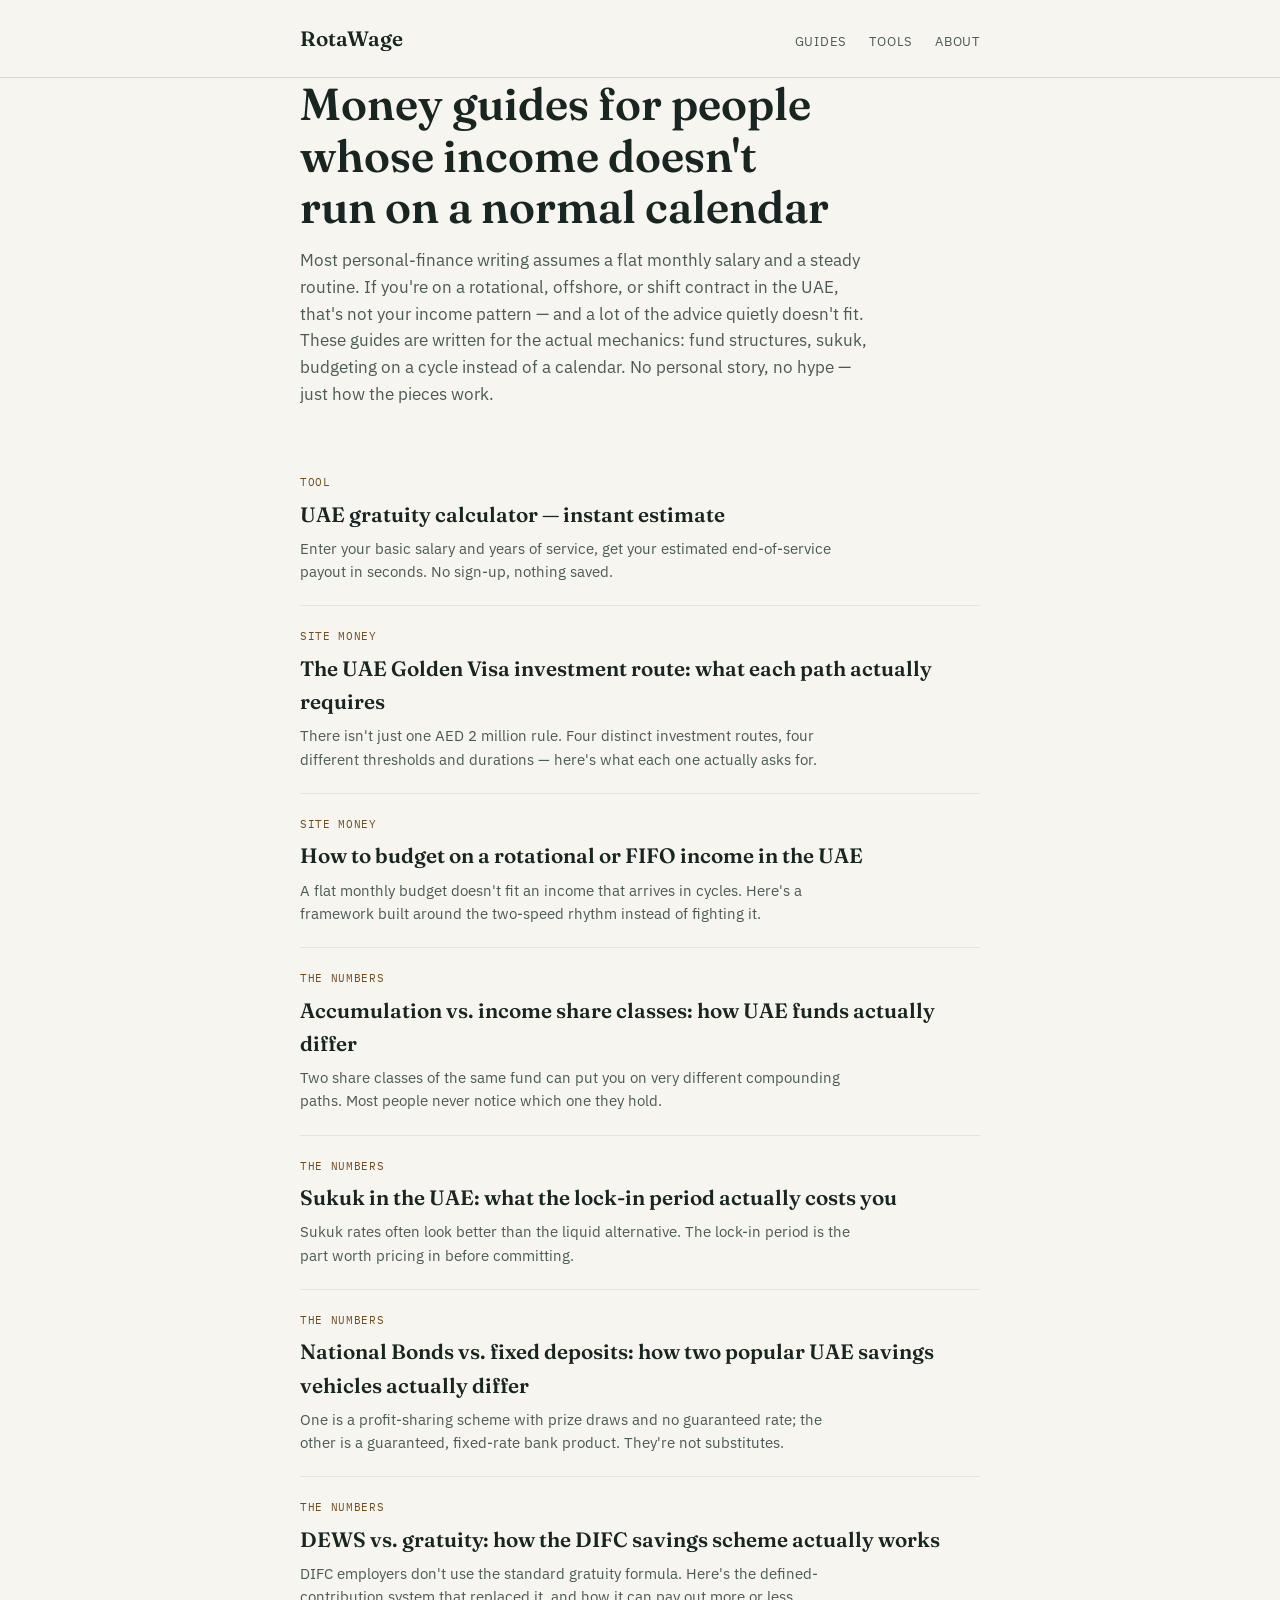
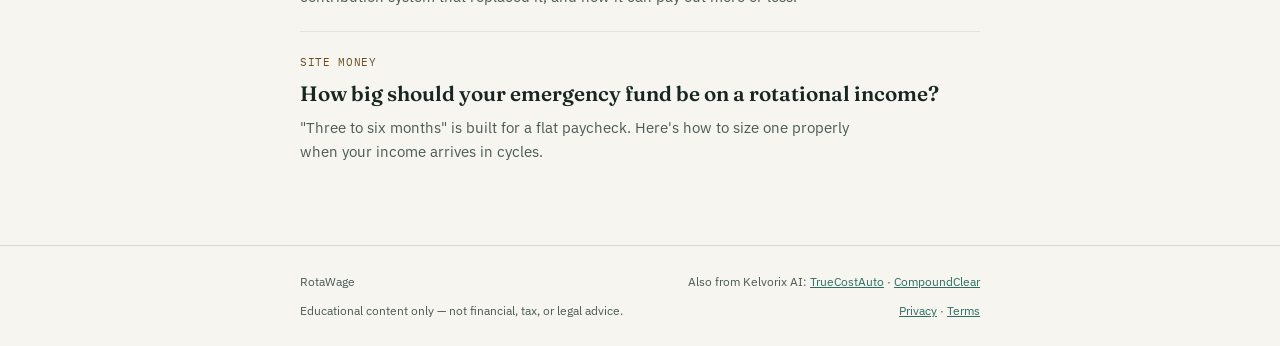
==== index.html @ a71e807e "Update index.html" ====
<!doctype html>
<html lang="en">
<head>
<script async src="https://pagead2.googlesyndication.com/pagead/js/adsbygoogle.js?client=ca-pub-6051499531677717" crossorigin="anonymous"></script>
<meta charset="utf-8">
<meta name="viewport" content="width=device-width, initial-scale=1">
<title>RotaWage — money guides for rotational and shift workers in the UAE</title>
<meta name="description" content="Plain-English guides on budgeting, funds, and sukuk for people working rotational or shift contracts in the UAE — no hype, no personal story, just the mechanics.">
<link rel="canonical" href="https://kelvorixai.github.io/">
<meta property="og:title" content="RotaWage — money guides for rotational and shift workers in the UAE">
<meta property="og:description" content="Plain-English guides on budgeting, funds, and sukuk for people working rotational or shift contracts in the UAE.">
<meta property="og:type" content="website">
<link rel="preconnect" href="https://fonts.googleapis.com">
<link rel="preconnect" href="https://fonts.gstatic.com" crossorigin>
<link href="https://fonts.googleapis.com/css2?family=Fraunces:opsz,wght@9..144,500;9..144,600&family=IBM+Plex+Sans:wght@400;500;600&family=IBM+Plex+Mono:wght@400;500&display=swap" rel="stylesheet">
<link rel="stylesheet" href="style.css">
</head>
<body>

<header class="site">
  <div class="wrap">
    <a class="brand" href="/">RotaWage</a>
    <nav class="site">
      <a href="/">Guides</a>
      <a href="/tools/">Tools</a>
      <a href="/about.html">About</a>
    </nav>
  </div>
</header>

<main class="wrap">
  <div class="hero">
    <h1>Money guides for people whose income doesn't run on a normal calendar</h1>
    <p>Most personal-finance writing assumes a flat monthly salary and a steady routine. If you're on a rotational, offshore, or shift contract in the UAE, that's not your income pattern — and a lot of the advice quietly doesn't fit. These guides are written for the actual mechanics: fund structures, sukuk, budgeting on a cycle instead of a calendar. No personal story, no hype — just how the pieces work.</p>
  </div>

  <div class="post-list">

    <div class="post-card">
      <span class="tag">Tool</span>
      <a class="title" href="/tools/gratuity-calculator.html">UAE gratuity calculator — instant estimate</a>
      <p>Enter your basic salary and years of service, get your estimated end-of-service payout in seconds. No sign-up, nothing saved.</p>
    </div>

    <div class="post-card">
      <span class="tag">Site Money</span>
      <a class="title" href="/articles/golden-visa-investment-route-uae.html">The UAE Golden Visa investment route: what each path actually requires</a>
      <p>There isn't just one AED 2 million rule. Four distinct investment routes, four different thresholds and durations — here's what each one actually asks for.</p>
    </div>

    <div class="post-card">
      <span class="tag">Site Money</span>
      <a class="title" href="/articles/budgeting-rotational-income-uae.html">How to budget on a rotational or FIFO income in the UAE</a>
      <p>A flat monthly budget doesn't fit an income that arrives in cycles. Here's a framework built around the two-speed rhythm instead of fighting it.</p>
    </div>

    <div class="post-card">
      <span class="tag">The Numbers</span>
      <a class="title" href="/articles/accumulation-vs-income-funds-uae.html">Accumulation vs. income share classes: how UAE funds actually differ</a>
      <p>Two share classes of the same fund can put you on very different compounding paths. Most people never notice which one they hold.</p>
    </div>

    <div class="post-card">
      <span class="tag">The Numbers</span>
      <a class="title" href="/articles/sukuk-uae-explained.html">Sukuk in the UAE: what the lock-in period actually costs you</a>
      <p>Sukuk rates often look better than the liquid alternative. The lock-in period is the part worth pricing in before committing.</p>
    </div>

    <div class="post-card">
      <span class="tag">The Numbers</span>
      <a class="title" href="/articles/national-bonds-vs-fixed-deposits-uae.html">National Bonds vs. fixed deposits: how two popular UAE savings vehicles actually differ</a>
      <p>One is a profit-sharing scheme with prize draws and no guaranteed rate; the other is a guaranteed, fixed-rate bank product. They're not substitutes.</p>
    </div>

    <div class="post-card">
      <span class="tag">The Numbers</span>
      <a class="title" href="/articles/dews-vs-gratuity-uae.html">DEWS vs. gratuity: how the DIFC savings scheme actually works</a>
      <p>DIFC employers don't use the standard gratuity formula. Here's the defined-contribution system that replaced it, and how it can pay out more or less.</p>
    </div>

    <div class="post-card">
      <span class="tag">Site Money</span>
      <a class="title" href="/articles/emergency-fund-rotational-income.html">How big should your emergency fund be on a rotational income?</a>
      <p>"Three to six months" is built for a flat paycheck. Here's how to size one properly when your income arrives in cycles.</p>
    </div>

  </div>
</main>

<footer class="site">
  <div class="wrap">
    <span>RotaWage</span>
    <span>Also from Kelvorix AI: <a href="https://kelvorixai.github.io/truecostauto/">TrueCostAuto</a> · <a href="https://kelvorixai.github.io/compound-clear/">CompoundClear</a></span>
    <span>Educational content only — not financial, tax, or legal advice.</span>
    <span><a href="/privacy.html">Privacy</a> · <a href="/terms.html">Terms</a></span>
  </div>
</footer>

</body>
</html>
---- style.css ----
:root{
  --ink:#182521;
  --ink-soft:#4a5a54;
  --paper:#f6f5f0;
  --paper-raised:#ececE3;
  --brass:#8a5f26;
  --brass-strong:#6e4c1e;
  --teal:#1f5c52;
  --teal-soft:#2f6e63;
  --line:#d6d9cd;
  --line-soft:#e3e5db;
}
@media (prefers-color-scheme: dark){
  :root{
    --ink:#e7ece5;
    --ink-soft:#aab6ad;
    --paper:#111815;
    --paper-raised:#182420;
    --brass:#d3a35f;
    --brass-strong:#e3b872;
    --teal:#5fac9c;
    --teal-soft:#4a8f81;
    --line:#2c3733;
    --line-soft:#232e2a;
  }
}
*{box-sizing:border-box;}
html{ text-size-adjust:100%; }
body{
  margin:0;
  background:var(--paper);
  color:var(--ink);
  font-family:"IBM Plex Sans", ui-sans-serif, system-ui, sans-serif;
  line-height:1.6;
}
a{ color:var(--teal-soft); }
h1,h2,h3{ font-family:"Fraunces", Georgia, serif; font-weight:600; text-wrap:balance; line-height:1.15; }
.wrap{ max-width:720px; margin:0 auto; padding:0 20px; }

header.site{ border-bottom:1px solid var(--line); padding-block:22px; }
header.site .wrap{ display:flex; align-items:baseline; justify-content:space-between; flex-wrap:wrap; gap:10px; }
.brand{ font-family:"Fraunces", serif; font-weight:600; font-size:1.3rem; text-decoration:none; color:var(--ink); }
nav.site a{ font-size:13px; text-transform:uppercase; letter-spacing:.06em; color:var(--ink-soft); text-decoration:none; margin-left:18px; }
nav.site a:hover{ color:var(--teal-soft); }

main{ padding-block:48px; }

.hero h1{ font-size:clamp(2rem,5vw,2.8rem); margin:0 0 14px; }
.hero p{ color:var(--ink-soft); max-width:58ch; font-size:1.05rem; margin:0; }

.post-list{ margin-top:44px; display:flex; flex-direction:column; }
.post-card{ padding-block:22px; border-top:1px solid var(--line-soft); display:flex; flex-direction:column; gap:6px; }
.post-card:first-child{ border-top:none; }
.post-card .tag{ font-family:"IBM Plex Mono", monospace; font-size:11px; text-transform:uppercase; letter-spacing:.06em; color:var(--brass-strong); }
.post-card a.title{ font-family:"Fraunces", serif; font-size:1.3rem; font-weight:600; color:var(--ink); text-decoration:none; }
.post-card a.title:hover{ color:var(--teal-soft); }
.post-card p{ margin:0; color:var(--ink-soft); font-size:14.5px; max-width:62ch; }

article.post header.meta{ margin-bottom:8px; }
article.post .tag{ font-family:"IBM Plex Mono", monospace; font-size:11px; text-transform:uppercase; letter-spacing:.06em; color:var(--brass-strong); }
article.post h1{ font-size:clamp(1.8rem,4.5vw,2.5rem); margin:10px 0 8px; }
article.post .dek{ color:var(--ink-soft); font-size:1.05rem; max-width:60ch; margin:0 0 34px; }
article.post .content{ max-width:68ch; font-size:16px; }
article.post .content h2{ font-size:1.3rem; margin:36px 0 12px; }
article.post .content p{ margin:0 0 18px; }
article.post .content ul,article.post .content ol{ margin:0 0 18px; padding-left:22px; }
article.post .content li{ margin-bottom:8px; }
article.post .content table{ width:100%; border-collapse:collapse; margin:0 0 24px; font-size:14.5px; }
article.post .content th{ text-align:left; font-size:11px; text-transform:uppercase; letter-spacing:.05em; color:var(--ink-soft); font-weight:500; padding:0 12px 8px 0; border-bottom:1px solid var(--line); }
article.post .content td{ padding:10px 12px 10px 0; border-bottom:1px solid var(--line-soft); vertical-align:top; }

.disclaimer{ margin-top:40px; padding:16px 18px; background:var(--paper-raised); border-left:3px solid var(--brass); font-size:13px; color:var(--ink-soft); }

footer.site{ border-top:1px solid var(--line); margin-top:60px; padding-block:26px; }
footer.site .wrap{ display:flex; justify-content:space-between; flex-wrap:wrap; gap:10px; font-size:12px; color:var(--ink-soft); }

@media (max-width:480px){
  nav.site a{ margin-left:12px; }
}
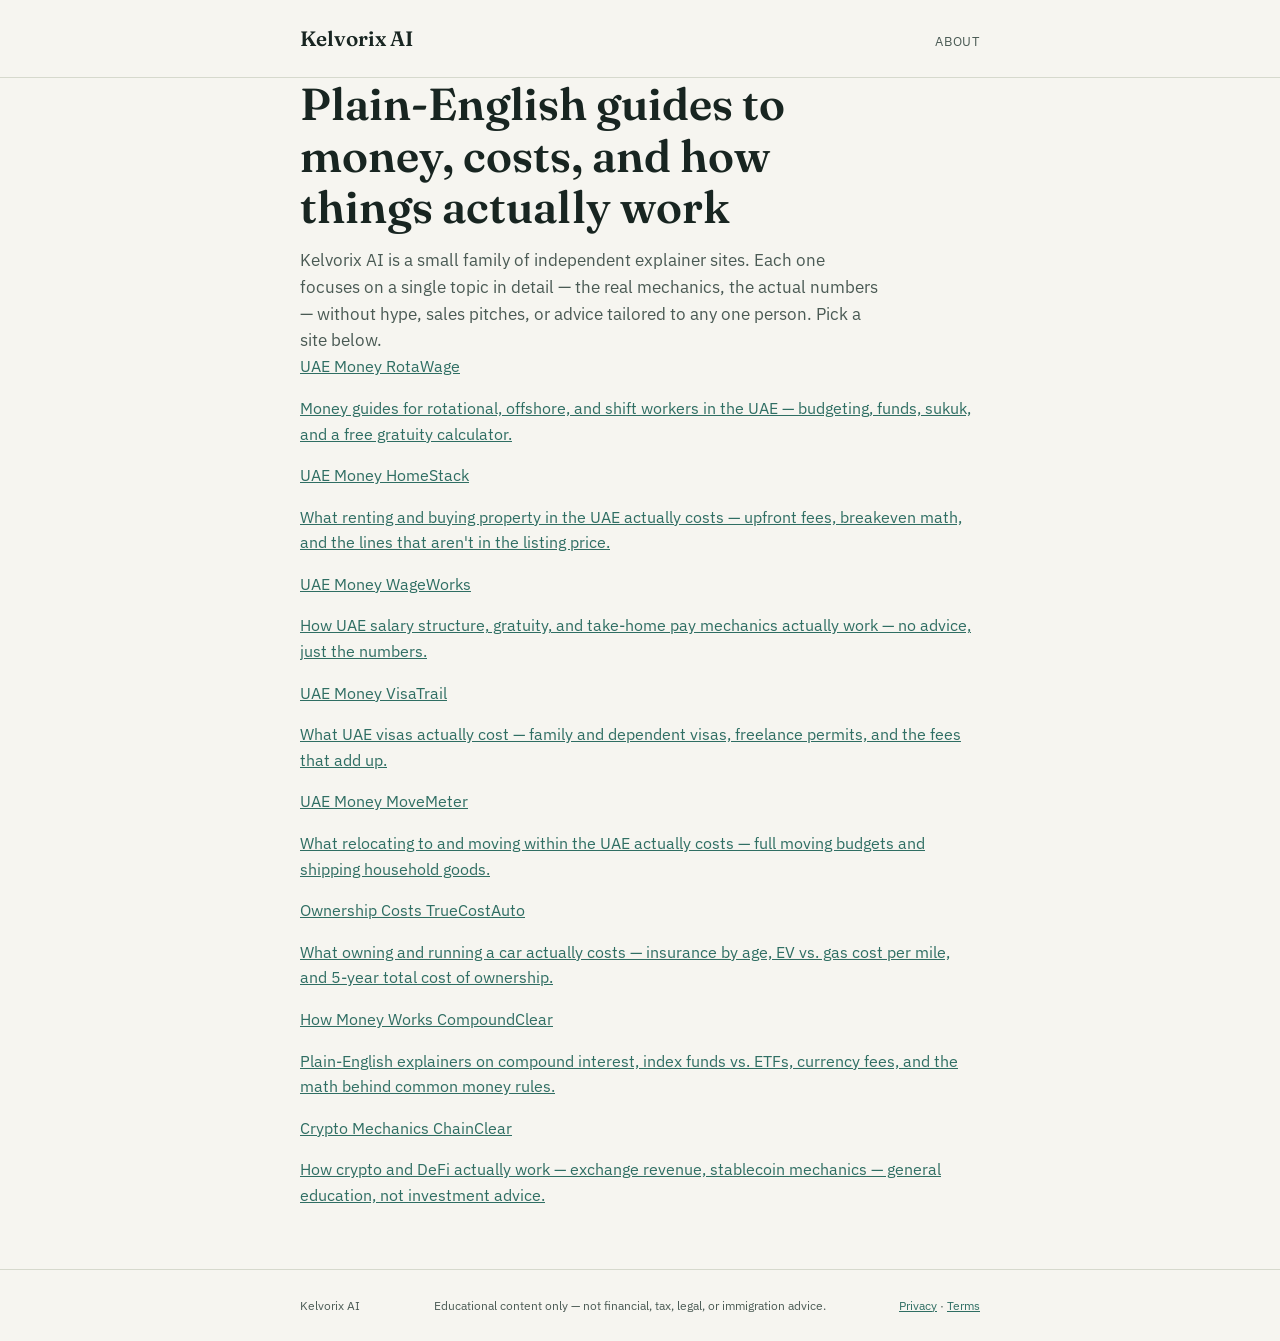
==== commit 903e8299: "Update index.html" ====
--- a/index.html
+++ b/index.html
@@ -4,11 +4,11 @@
 <script async src="https://pagead2.googlesyndication.com/pagead/js/adsbygoogle.js?client=ca-pub-6051499531677717" crossorigin="anonymous"></script>
 <meta charset="utf-8">
 <meta name="viewport" content="width=device-width, initial-scale=1">
-<title>RotaWage — money guides for rotational and shift workers in the UAE</title>
-<meta name="description" content="Plain-English guides on budgeting, funds, and sukuk for people working rotational or shift contracts in the UAE — no hype, no personal story, just the mechanics.">
+<title>Kelvorix AI — plain-English guides to money, costs, and how things actually work</title>
+<meta name="description" content="Kelvorix AI publishes a small family of independent, data-driven explainer sites — UAE money and living costs, car ownership, crypto mechanics, and more. No hype, no personalized advice.">
 <link rel="canonical" href="https://kelvorixai.github.io/">
-<meta property="og:title" content="RotaWage — money guides for rotational and shift workers in the UAE">
-<meta property="og:description" content="Plain-English guides on budgeting, funds, and sukuk for people working rotational or shift contracts in the UAE.">
+<meta property="og:title" content="Kelvorix AI — plain-English guides to money, costs, and how things actually work">
+<meta property="og:description" content="A small family of independent, data-driven explainer sites. No hype, no personalized advice.">
 <meta property="og:type" content="website">
 <link rel="preconnect" href="https://fonts.googleapis.com">
 <link rel="preconnect" href="https://fonts.gstatic.com" crossorigin>
@@ -19,10 +19,8 @@
 
 <header class="site">
   <div class="wrap">
-    <a class="brand" href="/">RotaWage</a>
+    <a class="brand" href="/">Kelvorix AI</a>
     <nav class="site">
-      <a href="/">Guides</a>
-      <a href="/tools/">Tools</a>
       <a href="/about.html">About</a>
     </nav>
   </div>
@@ -30,68 +28,67 @@
 
 <main class="wrap">
   <div class="hero">
-    <h1>Money guides for people whose income doesn't run on a normal calendar</h1>
-    <p>Most personal-finance writing assumes a flat monthly salary and a steady routine. If you're on a rotational, offshore, or shift contract in the UAE, that's not your income pattern — and a lot of the advice quietly doesn't fit. These guides are written for the actual mechanics: fund structures, sukuk, budgeting on a cycle instead of a calendar. No personal story, no hype — just how the pieces work.</p>
+    <h1>Plain-English guides to money, costs, and how things actually work</h1>
+    <p>Kelvorix AI is a small family of independent explainer sites. Each one focuses on a single topic in detail — the real mechanics, the actual numbers — without hype, sales pitches, or advice tailored to any one person. Pick a site below.</p>
   </div>
 
-  <div class="post-list">
+  <div class="site-grid">
 
-    <div class="post-card">
-      <span class="tag">Tool</span>
-      <a class="title" href="/tools/gratuity-calculator.html">UAE gratuity calculator — instant estimate</a>
-      <p>Enter your basic salary and years of service, get your estimated end-of-service payout in seconds. No sign-up, nothing saved.</p>
-    </div>
+    <a class="site-card" href="/rotawage/">
+      <span class="tag">UAE Money</span>
+      <span class="name">RotaWage</span>
+      <p class="desc">Money guides for rotational, offshore, and shift workers in the UAE — budgeting, funds, sukuk, and a free gratuity calculator.</p>
+    </a>
 
-    <div class="post-card">
-      <span class="tag">Site Money</span>
-      <a class="title" href="/articles/golden-visa-investment-route-uae.html">The UAE Golden Visa investment route: what each path actually requires</a>
-      <p>There isn't just one AED 2 million rule. Four distinct investment routes, four different thresholds and durations — here's what each one actually asks for.</p>
-    </div>
+    <a class="site-card" href="/homestack/">
+      <span class="tag">UAE Money</span>
+      <span class="name">HomeStack</span>
+      <p class="desc">What renting and buying property in the UAE actually costs — upfront fees, breakeven math, and the lines that aren't in the listing price.</p>
+    </a>
 
-    <div class="post-card">
-      <span class="tag">Site Money</span>
-      <a class="title" href="/articles/budgeting-rotational-income-uae.html">How to budget on a rotational or FIFO income in the UAE</a>
-      <p>A flat monthly budget doesn't fit an income that arrives in cycles. Here's a framework built around the two-speed rhythm instead of fighting it.</p>
-    </div>
+    <a class="site-card" href="/wageworks/">
+      <span class="tag">UAE Money</span>
+      <span class="name">WageWorks</span>
+      <p class="desc">How UAE salary structure, gratuity, and take-home pay mechanics actually work — no advice, just the numbers.</p>
+    </a>
 
-    <div class="post-card">
-      <span class="tag">The Numbers</span>
-      <a class="title" href="/articles/accumulation-vs-income-funds-uae.html">Accumulation vs. income share classes: how UAE funds actually differ</a>
-      <p>Two share classes of the same fund can put you on very different compounding paths. Most people never notice which one they hold.</p>
-    </div>
+    <a class="site-card" href="/visatrail/">
+      <span class="tag">UAE Money</span>
+      <span class="name">VisaTrail</span>
+      <p class="desc">What UAE visas actually cost — family and dependent visas, freelance permits, and the fees that add up.</p>
+    </a>
 
-    <div class="post-card">
-      <span class="tag">The Numbers</span>
-      <a class="title" href="/articles/sukuk-uae-explained.html">Sukuk in the UAE: what the lock-in period actually costs you</a>
-      <p>Sukuk rates often look better than the liquid alternative. The lock-in period is the part worth pricing in before committing.</p>
-    </div>
+    <a class="site-card" href="/movemeter/">
+      <span class="tag">UAE Money</span>
+      <span class="name">MoveMeter</span>
+      <p class="desc">What relocating to and moving within the UAE actually costs — full moving budgets and shipping household goods.</p>
+    </a>
 
-    <div class="post-card">
-      <span class="tag">The Numbers</span>
-      <a class="title" href="/articles/national-bonds-vs-fixed-deposits-uae.html">National Bonds vs. fixed deposits: how two popular UAE savings vehicles actually differ</a>
-      <p>One is a profit-sharing scheme with prize draws and no guaranteed rate; the other is a guaranteed, fixed-rate bank product. They're not substitutes.</p>
-    </div>
+    <a class="site-card" href="/truecostauto/">
+      <span class="tag">Ownership Costs</span>
+      <span class="name">TrueCostAuto</span>
+      <p class="desc">What owning and running a car actually costs — insurance by age, EV vs. gas cost per mile, and 5-year total cost of ownership.</p>
+    </a>
 
-    <div class="post-card">
-      <span class="tag">The Numbers</span>
-      <a class="title" href="/articles/dews-vs-gratuity-uae.html">DEWS vs. gratuity: how the DIFC savings scheme actually works</a>
-      <p>DIFC employers don't use the standard gratuity formula. Here's the defined-contribution system that replaced it, and how it can pay out more or less.</p>
-    </div>
+    <a class="site-card" href="/compound-clear/">
+      <span class="tag">How Money Works</span>
+      <span class="name">CompoundClear</span>
+      <p class="desc">Plain-English explainers on compound interest, index funds vs. ETFs, currency fees, and the math behind common money rules.</p>
+    </a>
 
-    <div class="post-card">
-      <span class="tag">Site Money</span>
-      <a class="title" href="/articles/emergency-fund-rotational-income.html">How big should your emergency fund be on a rotational income?</a>
-      <p>"Three to six months" is built for a flat paycheck. Here's how to size one properly when your income arrives in cycles.</p>
-    </div>
+    <a class="site-card" href="/chainclear/">
+      <span class="tag">Crypto Mechanics</span>
+      <span class="name">ChainClear</span>
+      <p class="desc">How crypto and DeFi actually work — exchange revenue, stablecoin mechanics — general education, not investment advice.</p>
+    </a>
 
   </div>
 </main>
 
 <footer class="site">
   <div class="wrap">
-    <span>RotaWage</span>
-    <span>Also from Kelvorix AI: <a href="https://kelvorixai.github.io/truecostauto/">TrueCostAuto</a> · <a href="https://kelvorixai.github.io/compound-clear/">CompoundClear</a></span>
-    <span>Educational content only — not financial, tax, or legal advice.</span>
+    <span>Kelvorix AI</span>
+    <span>Educational content only — not financial, tax, legal, or immigration advice.</span>
     <span><a href="/privacy.html">Privacy</a> · <a href="/terms.html">Terms</a></span>
   </div>
 </footer>
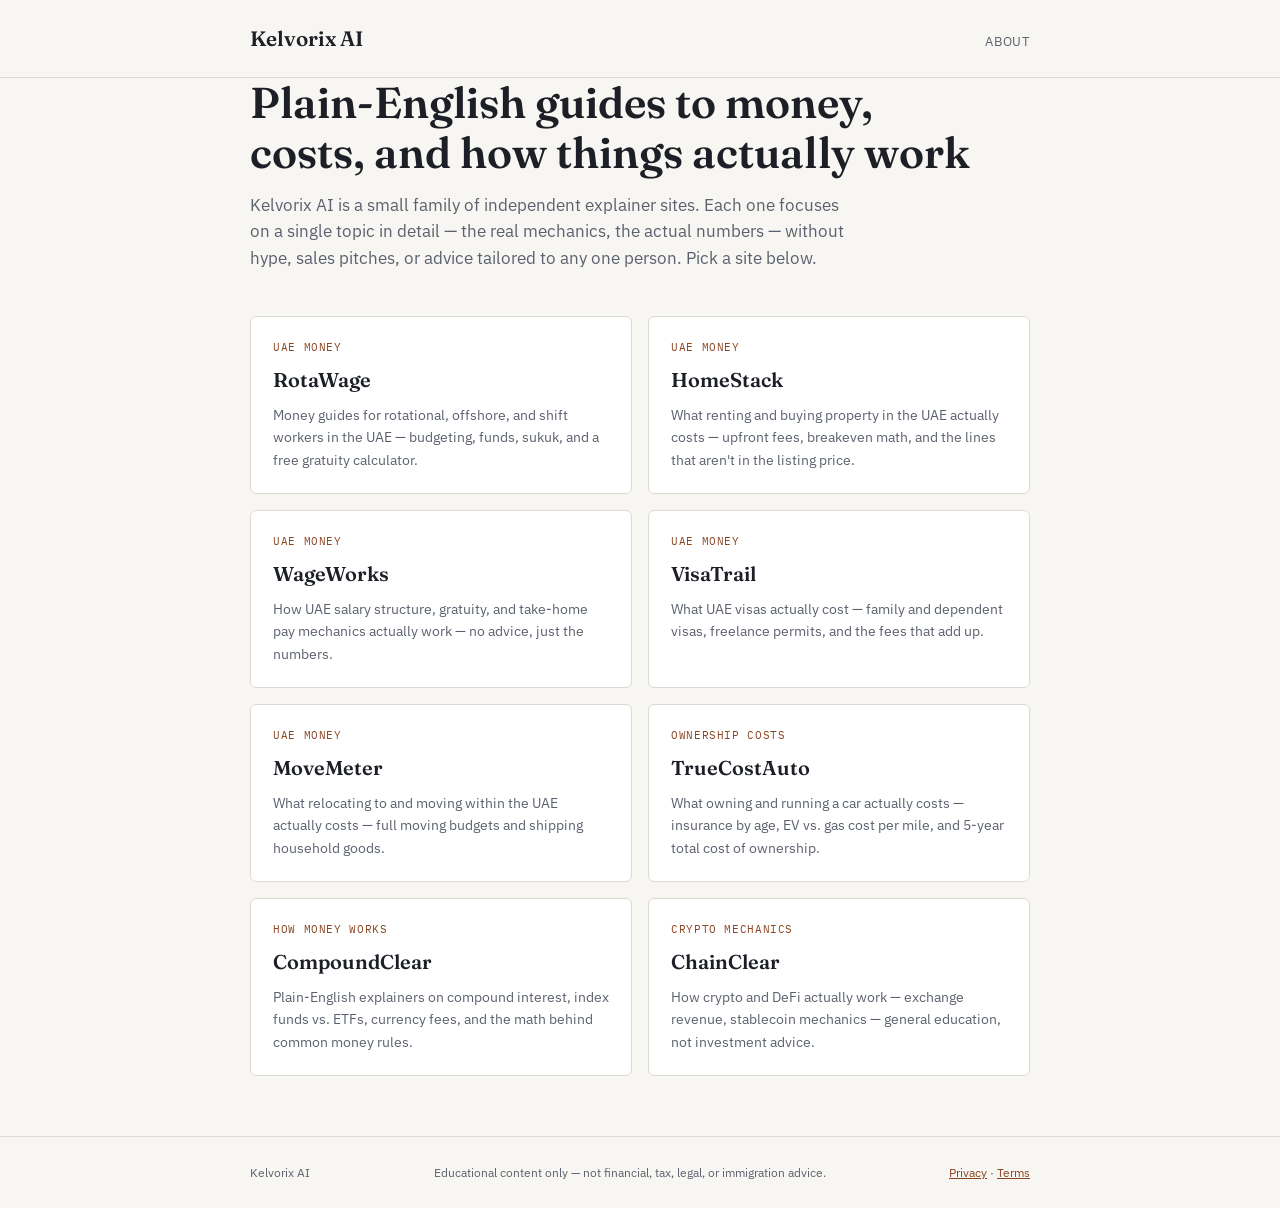
==== commit 5950b3e6: "Update index.html" ====
--- a/index.html
+++ b/index.html
@@ -1,6 +1,7 @@
 <!doctype html>
 <html lang="en">
 <head>
+<meta name="google-site-verification" content="QyPmQ8g8JtvRra0VDubme5Fx6tf0Rr8923trv60mhb8" />
 <script async src="https://pagead2.googlesyndication.com/pagead/js/adsbygoogle.js?client=ca-pub-6051499531677717" crossorigin="anonymous"></script>
 <meta charset="utf-8">
 <meta name="viewport" content="width=device-width, initial-scale=1">
--- a/style.css
+++ b/style.css
@@ -1,27 +1,23 @@
 :root{
-  --ink:#182521;
-  --ink-soft:#4a5a54;
-  --paper:#f6f5f0;
-  --paper-raised:#ececE3;
-  --brass:#8a5f26;
-  --brass-strong:#6e4c1e;
-  --teal:#1f5c52;
-  --teal-soft:#2f6e63;
-  --line:#d6d9cd;
-  --line-soft:#e3e5db;
+  --ink:#1c1f26;
+  --ink-soft:#5b616e;
+  --paper:#f7f6f2;
+  --paper-raised:#ffffff;
+  --accent:#a8562f;
+  --accent-strong:#8a4523;
+  --line:#dcdad2;
+  --line-soft:#e9e7e0;
 }
 @media (prefers-color-scheme: dark){
   :root{
-    --ink:#e7ece5;
-    --ink-soft:#aab6ad;
-    --paper:#111815;
-    --paper-raised:#182420;
-    --brass:#d3a35f;
-    --brass-strong:#e3b872;
-    --teal:#5fac9c;
-    --teal-soft:#4a8f81;
-    --line:#2c3733;
-    --line-soft:#232e2a;
+    --ink:#eceef2;
+    --ink-soft:#a7acb8;
+    --paper:#14161b;
+    --paper-raised:#1b1e25;
+    --accent:#e08b5f;
+    --accent-strong:#f0a077;
+    --line:#2c2f38;
+    --line-soft:#22252c;
   }
 }
 *{box-sizing:border-box;}
@@ -33,43 +29,45 @@
   font-family:"IBM Plex Sans", ui-sans-serif, system-ui, sans-serif;
   line-height:1.6;
 }
-a{ color:var(--teal-soft); }
+a{ color:var(--accent-strong); }
 h1,h2,h3{ font-family:"Fraunces", Georgia, serif; font-weight:600; text-wrap:balance; line-height:1.15; }
-.wrap{ max-width:720px; margin:0 auto; padding:0 20px; }
+.wrap{ max-width:820px; margin:0 auto; padding:0 20px; }
 
 header.site{ border-bottom:1px solid var(--line); padding-block:22px; }
 header.site .wrap{ display:flex; align-items:baseline; justify-content:space-between; flex-wrap:wrap; gap:10px; }
 .brand{ font-family:"Fraunces", serif; font-weight:600; font-size:1.3rem; text-decoration:none; color:var(--ink); }
 nav.site a{ font-size:13px; text-transform:uppercase; letter-spacing:.06em; color:var(--ink-soft); text-decoration:none; margin-left:18px; }
-nav.site a:hover{ color:var(--teal-soft); }
+nav.site a:hover{ color:var(--accent-strong); }
 
 main{ padding-block:48px; }
 
-.hero h1{ font-size:clamp(2rem,5vw,2.8rem); margin:0 0 14px; }
-.hero p{ color:var(--ink-soft); max-width:58ch; font-size:1.05rem; margin:0; }
+.hero h1{ font-size:clamp(2rem,5vw,2.7rem); margin:0 0 14px; }
+.hero p{ color:var(--ink-soft); max-width:60ch; font-size:1.05rem; margin:0; }
 
-.post-list{ margin-top:44px; display:flex; flex-direction:column; }
-.post-card{ padding-block:22px; border-top:1px solid var(--line-soft); display:flex; flex-direction:column; gap:6px; }
-.post-card:first-child{ border-top:none; }
-.post-card .tag{ font-family:"IBM Plex Mono", monospace; font-size:11px; text-transform:uppercase; letter-spacing:.06em; color:var(--brass-strong); }
-.post-card a.title{ font-family:"Fraunces", serif; font-size:1.3rem; font-weight:600; color:var(--ink); text-decoration:none; }
-.post-card a.title:hover{ color:var(--teal-soft); }
-.post-card p{ margin:0; color:var(--ink-soft); font-size:14.5px; max-width:62ch; }
+.site-grid{ margin-top:44px; display:grid; grid-template-columns:repeat(2, 1fr); gap:16px; }
+@media (max-width:620px){ .site-grid{ grid-template-columns:1fr; } }
+
+.site-card{
+  display:flex; flex-direction:column; gap:8px;
+  padding:22px; border:1px solid var(--line); border-radius:6px;
+  background:var(--paper-raised); text-decoration:none; color:inherit;
+  transition:border-color .15s ease;
+}
+.site-card:hover{ border-color:var(--accent); }
+.site-card .name{ font-family:"Fraunces", serif; font-size:1.25rem; font-weight:600; color:var(--ink); }
+.site-card .desc{ font-size:14px; color:var(--ink-soft); margin:0; }
+.site-card .tag{ font-family:"IBM Plex Mono", monospace; font-size:10.5px; text-transform:uppercase; letter-spacing:.06em; color:var(--accent-strong); }
 
 article.post header.meta{ margin-bottom:8px; }
-article.post .tag{ font-family:"IBM Plex Mono", monospace; font-size:11px; text-transform:uppercase; letter-spacing:.06em; color:var(--brass-strong); }
-article.post h1{ font-size:clamp(1.8rem,4.5vw,2.5rem); margin:10px 0 8px; }
+article.post h1{ font-size:clamp(1.8rem,4.5vw,2.4rem); margin:10px 0 8px; }
 article.post .dek{ color:var(--ink-soft); font-size:1.05rem; max-width:60ch; margin:0 0 34px; }
 article.post .content{ max-width:68ch; font-size:16px; }
-article.post .content h2{ font-size:1.3rem; margin:36px 0 12px; }
+article.post .content h2{ font-size:1.25rem; margin:32px 0 12px; }
 article.post .content p{ margin:0 0 18px; }
-article.post .content ul,article.post .content ol{ margin:0 0 18px; padding-left:22px; }
+article.post .content ul{ margin:0 0 18px; padding-left:22px; }
 article.post .content li{ margin-bottom:8px; }
-article.post .content table{ width:100%; border-collapse:collapse; margin:0 0 24px; font-size:14.5px; }
-article.post .content th{ text-align:left; font-size:11px; text-transform:uppercase; letter-spacing:.05em; color:var(--ink-soft); font-weight:500; padding:0 12px 8px 0; border-bottom:1px solid var(--line); }
-article.post .content td{ padding:10px 12px 10px 0; border-bottom:1px solid var(--line-soft); vertical-align:top; }
 
-.disclaimer{ margin-top:40px; padding:16px 18px; background:var(--paper-raised); border-left:3px solid var(--brass); font-size:13px; color:var(--ink-soft); }
+.disclaimer{ margin-top:40px; padding:16px 18px; background:var(--paper-raised); border-left:3px solid var(--accent); font-size:13px; color:var(--ink-soft); }
 
 footer.site{ border-top:1px solid var(--line); margin-top:60px; padding-block:26px; }
 footer.site .wrap{ display:flex; justify-content:space-between; flex-wrap:wrap; gap:10px; font-size:12px; color:var(--ink-soft); }
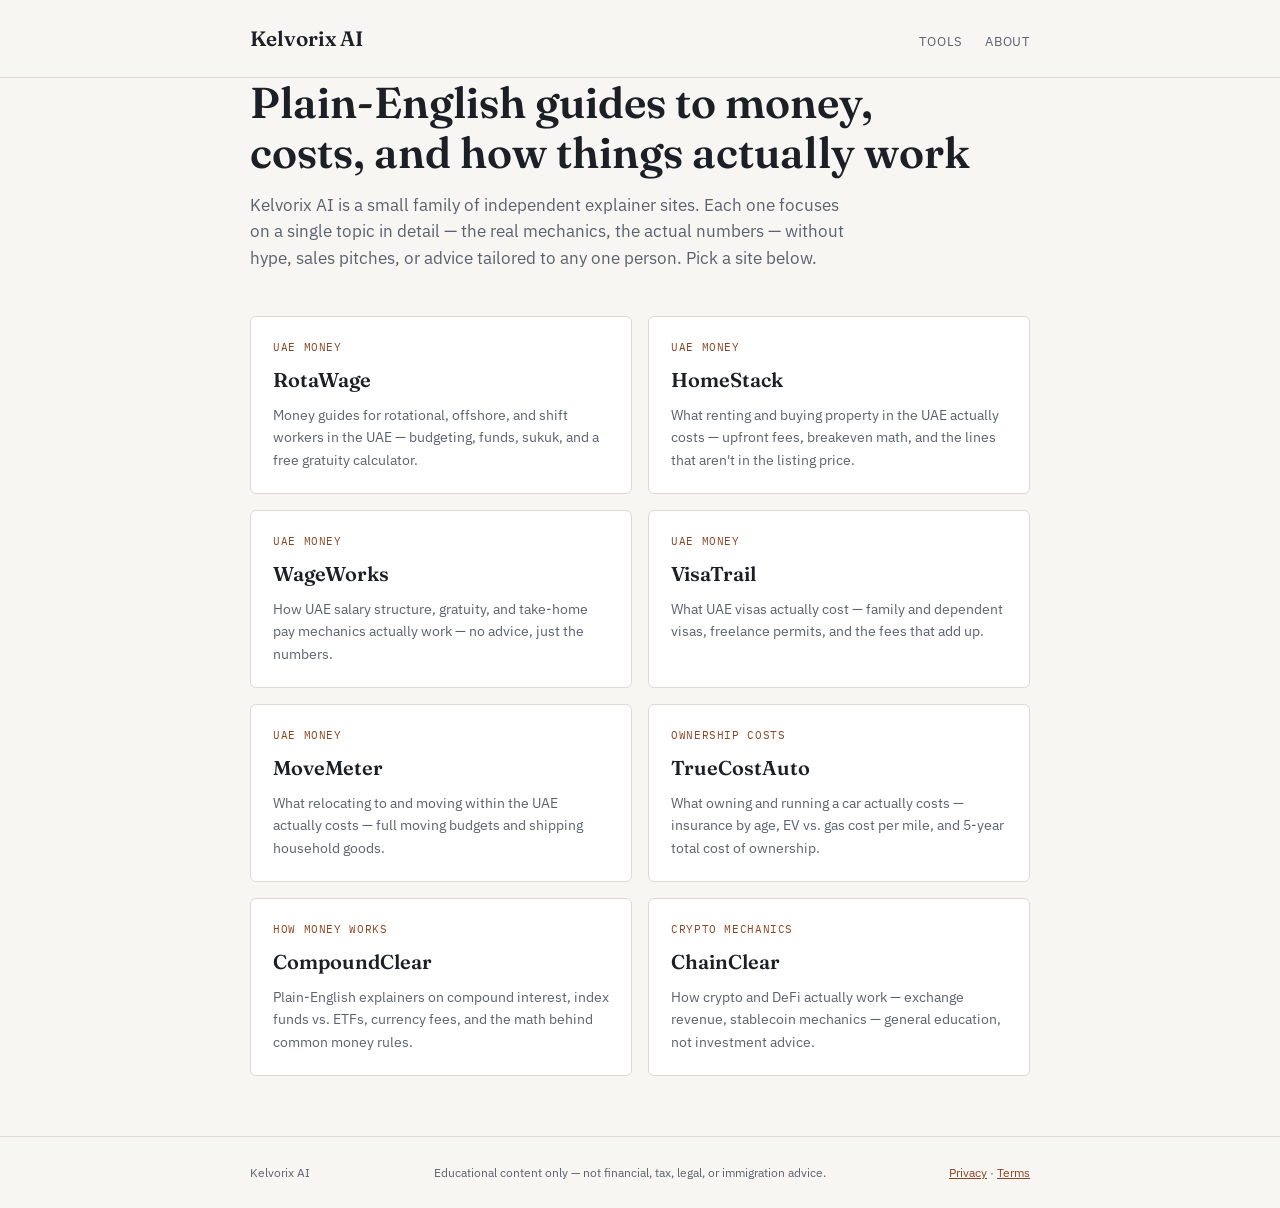
==== commit 54a26880: "Update index.html" ====
--- a/index.html
+++ b/index.html
@@ -22,6 +22,7 @@
   <div class="wrap">
     <a class="brand" href="/">Kelvorix AI</a>
     <nav class="site">
+      <a href="/tools.html">Tools</a>
       <a href="/about.html">About</a>
     </nav>
   </div>
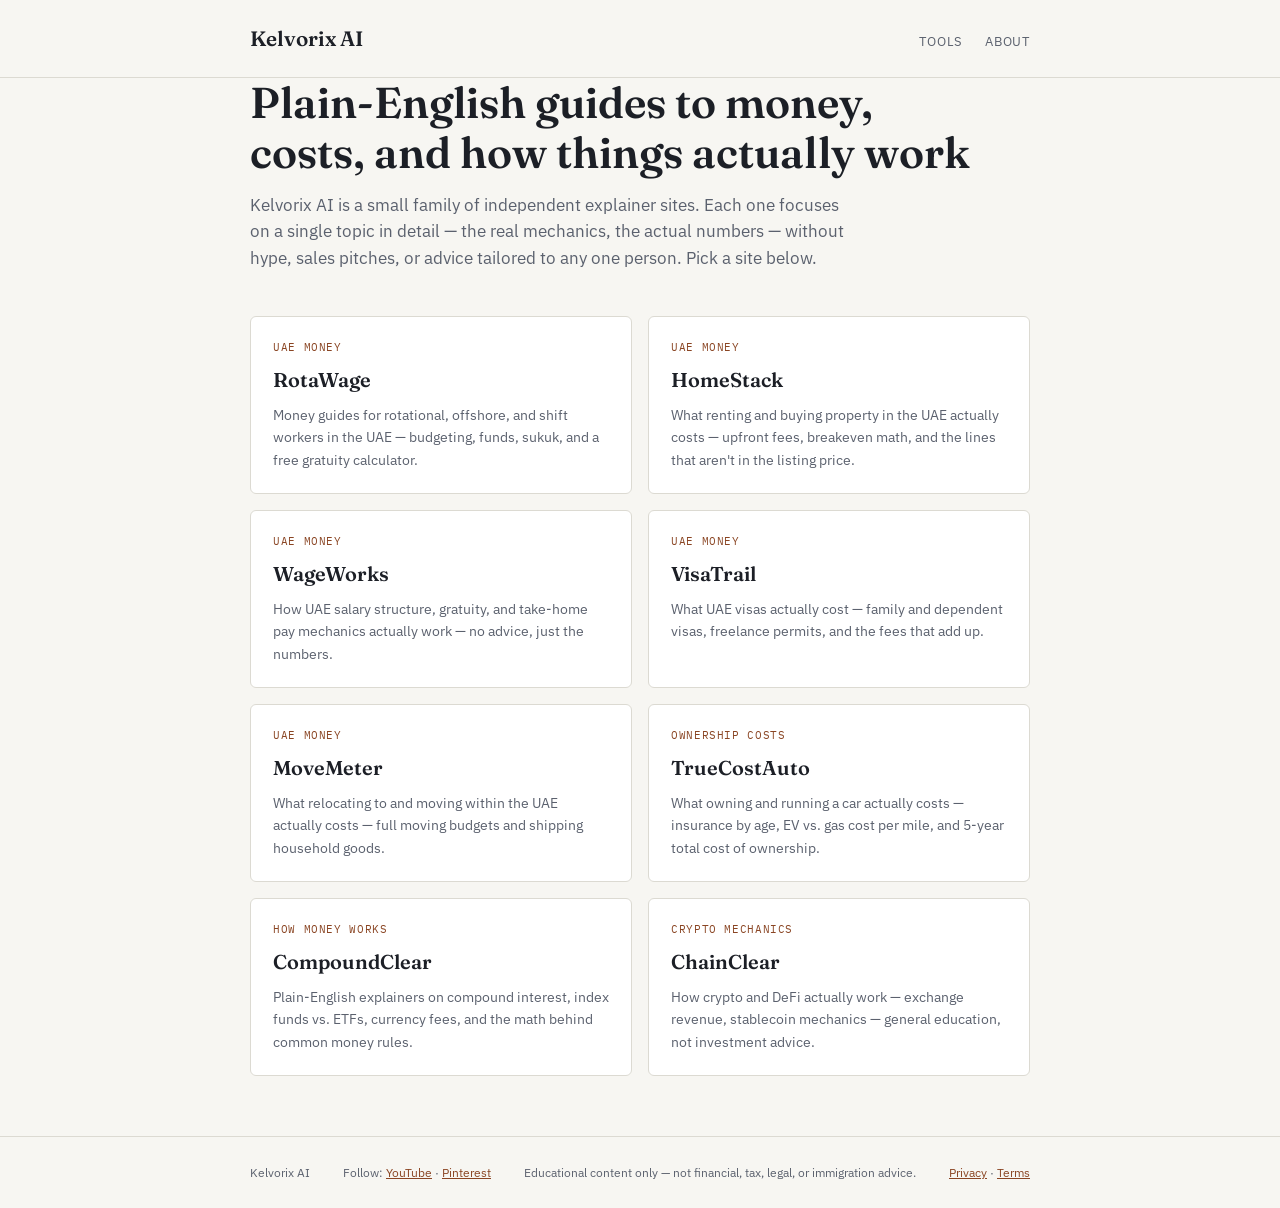
==== commit d6127142: "Add YouTube + Pinterest follow links to footer" ====
--- a/index.html
+++ b/index.html
@@ -2,6 +2,7 @@
 <html lang="en">
 <head>
 <meta name="google-site-verification" content="QyPmQ8g8JtvRra0VDubme5Fx6tf0Rr8923trv60mhb8" />
+  <meta name="p:domain_verify" content="aacff0e37534a3b0bf60c72d17b15de5"/>
 <script async src="https://pagead2.googlesyndication.com/pagead/js/adsbygoogle.js?client=ca-pub-6051499531677717" crossorigin="anonymous"></script>
 <meta charset="utf-8">
 <meta name="viewport" content="width=device-width, initial-scale=1">
@@ -60,6 +61,7 @@
       <p class="desc">What UAE visas actually cost — family and dependent visas, freelance permits, and the fees that add up.</p>
     </a>
 
+    
     <a class="site-card" href="/movemeter/">
       <span class="tag">UAE Money</span>
       <span class="name">MoveMeter</span>
@@ -90,6 +92,7 @@
 <footer class="site">
   <div class="wrap">
     <span>Kelvorix AI</span>
+    <span>Follow: <a href="https://www.youtube.com/channel/UCutAPS2VNpa9Ff5NnLJ39HA" target="_blank" rel="noopener">YouTube</a> · <a href="https://www.pinterest.com/kelvorixai/" target="_blank" rel="noopener">Pinterest</a></span>
     <span>Educational content only — not financial, tax, legal, or immigration advice.</span>
     <span><a href="/privacy.html">Privacy</a> · <a href="/terms.html">Terms</a></span>
   </div>
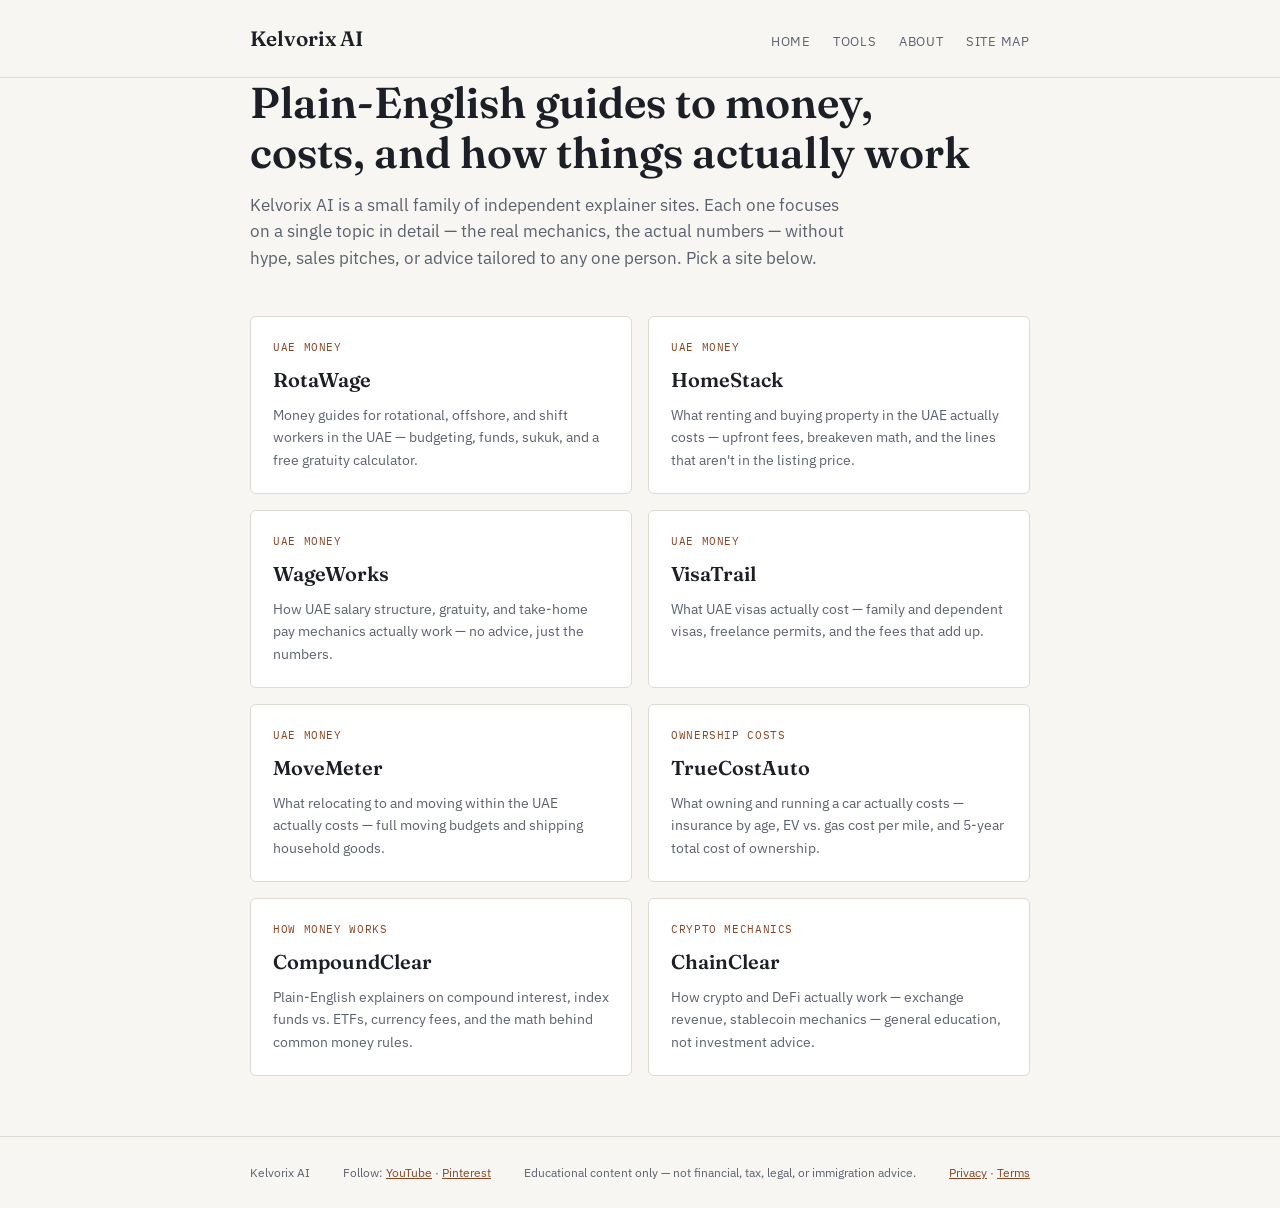
==== commit e18c9c54: "Add Home/Site Map nav links and a sitemap.html page listing all 8 sites" ====
--- a/index.html
+++ b/index.html
@@ -23,8 +23,10 @@
   <div class="wrap">
     <a class="brand" href="/">Kelvorix AI</a>
     <nav class="site">
+      <a href="/">Home</a>
       <a href="/tools.html">Tools</a>
       <a href="/about.html">About</a>
+      <a href="/sitemap.html">Site Map</a>
     </nav>
   </div>
 </header>
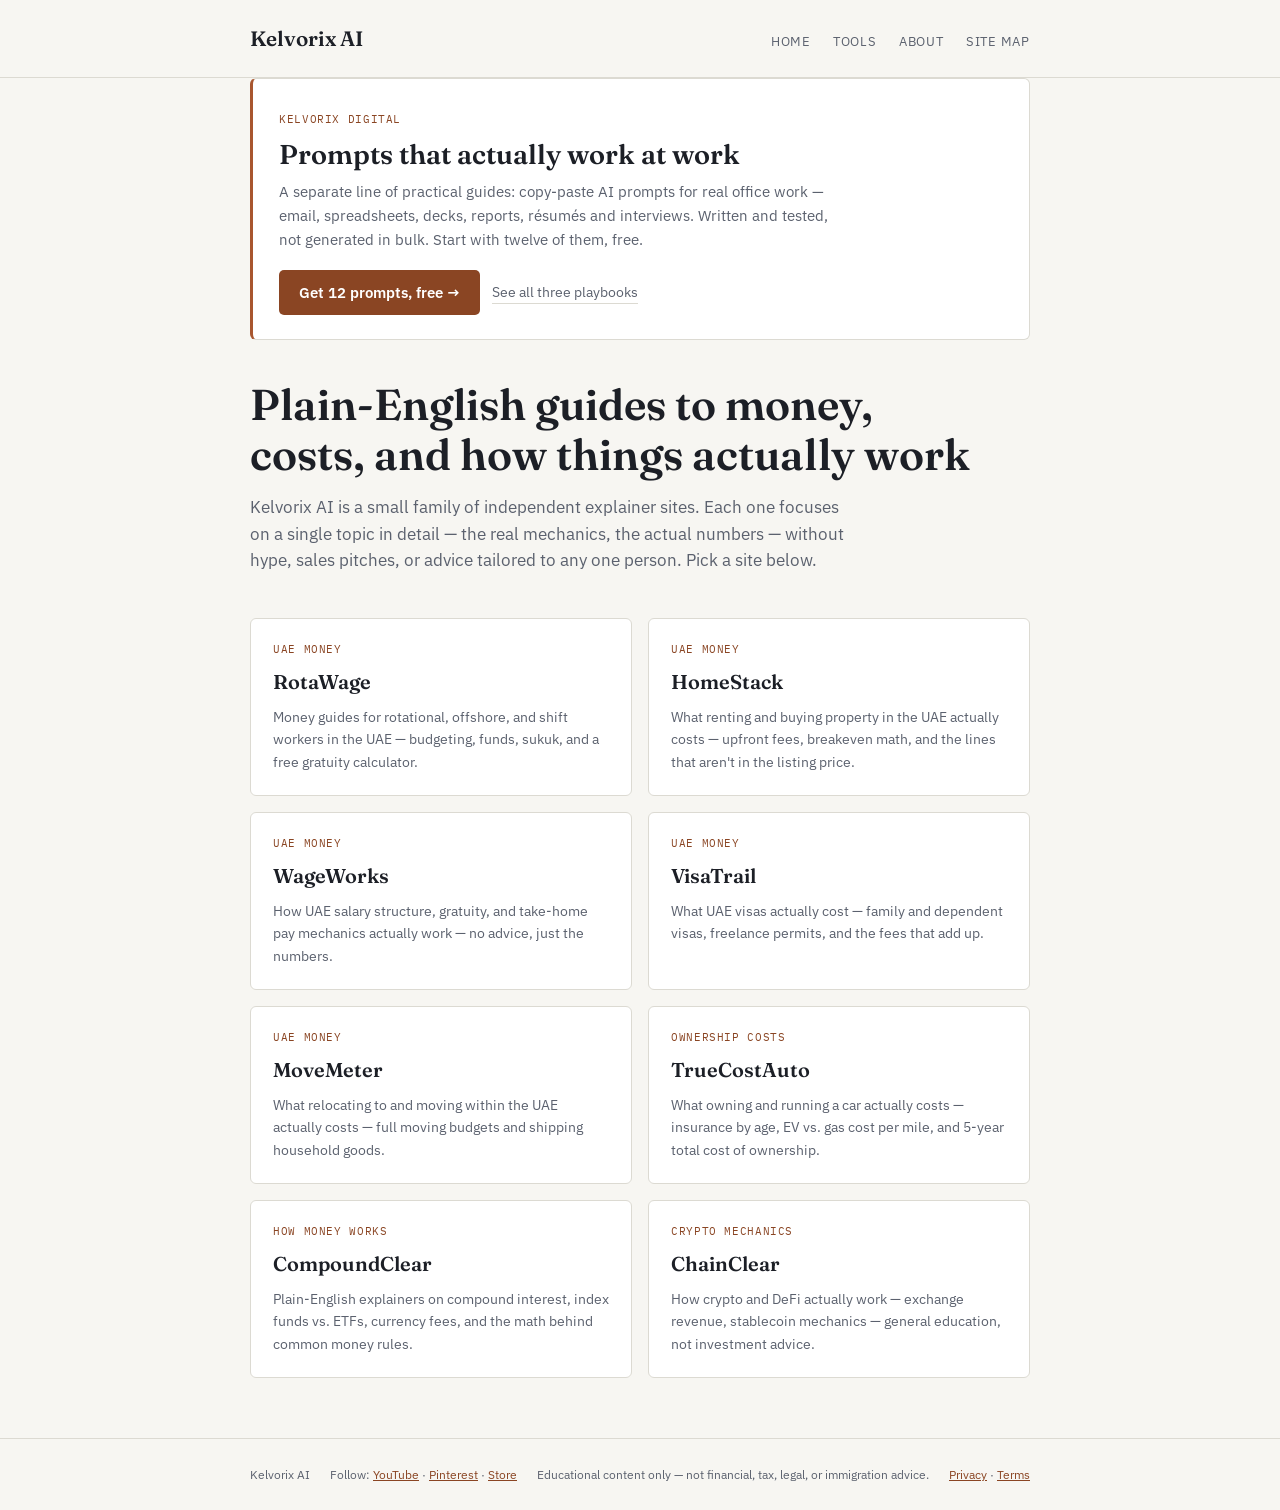
==== commit c2b14216: "Add files via upload" ====
--- a/index.html
+++ b/index.html
@@ -32,6 +32,19 @@
 </header>
 
 <main class="wrap">
+
+  <section class="kd">
+    <span class="tag">Kelvorix Digital</span>
+    <h2>Prompts that actually work at work</h2>
+    <p>A separate line of practical guides: copy-paste AI prompts for real office work &mdash;
+       email, spreadsheets, decks, reports, r&eacute;sum&eacute;s and interviews. Written and
+       tested, not generated in bulk. Start with twelve of them, free.</p>
+    <div class="row">
+      <a class="btn" href="https://kelvorixdigital.lemonsqueezy.com/checkout/buy/2a95cbaf-fd7e-4e28-908e-ccf98199c508?utm_source=kelvorixai&utm_medium=hub" rel="noopener">Get 12 prompts, free &rarr;</a>
+      <a class="alt" href="https://kelvorixdigital.lemonsqueezy.com" rel="noopener">See all three playbooks</a>
+    </div>
+  </section>
+
   <div class="hero">
     <h1>Plain-English guides to money, costs, and how things actually work</h1>
     <p>Kelvorix AI is a small family of independent explainer sites. Each one focuses on a single topic in detail — the real mechanics, the actual numbers — without hype, sales pitches, or advice tailored to any one person. Pick a site below.</p>
@@ -94,7 +107,7 @@
 <footer class="site">
   <div class="wrap">
     <span>Kelvorix AI</span>
-    <span>Follow: <a href="https://www.youtube.com/channel/UCutAPS2VNpa9Ff5NnLJ39HA" target="_blank" rel="noopener">YouTube</a> · <a href="https://www.pinterest.com/kelvorixai/" target="_blank" rel="noopener">Pinterest</a></span>
+    <span>Follow: <a href="https://www.youtube.com/channel/UCutAPS2VNpa9Ff5NnLJ39HA" target="_blank" rel="noopener">YouTube</a> · <a href="https://www.pinterest.com/kelvorixai/" target="_blank" rel="noopener">Pinterest</a> &middot; <a href="https://kelvorixdigital.lemonsqueezy.com" target="_blank" rel="noopener">Store</a></span>
     <span>Educational content only — not financial, tax, legal, or immigration advice.</span>
     <span><a href="/privacy.html">Privacy</a> · <a href="/terms.html">Terms</a></span>
   </div>
--- a/style.css
+++ b/style.css
@@ -75,3 +75,24 @@
 @media (max-width:480px){
   nav.site a{ margin-left:12px; }
 }
+
+
+/* --- Kelvorix Digital promo band (added 14 Sep 2026) --- */
+.kd{
+  margin:0 0 40px; padding:26px 26px 24px;
+  border:1px solid var(--line); border-left:3px solid var(--accent);
+  border-radius:6px; background:var(--paper-raised);
+}
+.kd .tag{ font-family:"IBM Plex Mono", monospace; font-size:10.5px; text-transform:uppercase;
+  letter-spacing:.06em; color:var(--accent-strong); }
+.kd h2{ font-size:clamp(1.35rem,3.6vw,1.7rem); margin:8px 0 10px; }
+.kd p{ color:var(--ink-soft); font-size:15px; margin:0 0 18px; max-width:62ch; }
+.kd .row{ display:flex; flex-wrap:wrap; gap:12px; align-items:center; }
+.kd .btn{
+  display:inline-block; padding:11px 20px; border-radius:5px;
+  background:var(--accent-strong); color:#fff; text-decoration:none;
+  font-size:14.5px; font-weight:600;
+}
+.kd .btn:hover{ background:var(--accent); }
+.kd .alt{ font-size:14px; color:var(--ink-soft); text-decoration:none; border-bottom:1px solid var(--line); }
+.kd .alt:hover{ color:var(--accent-strong); border-color:var(--accent); }
